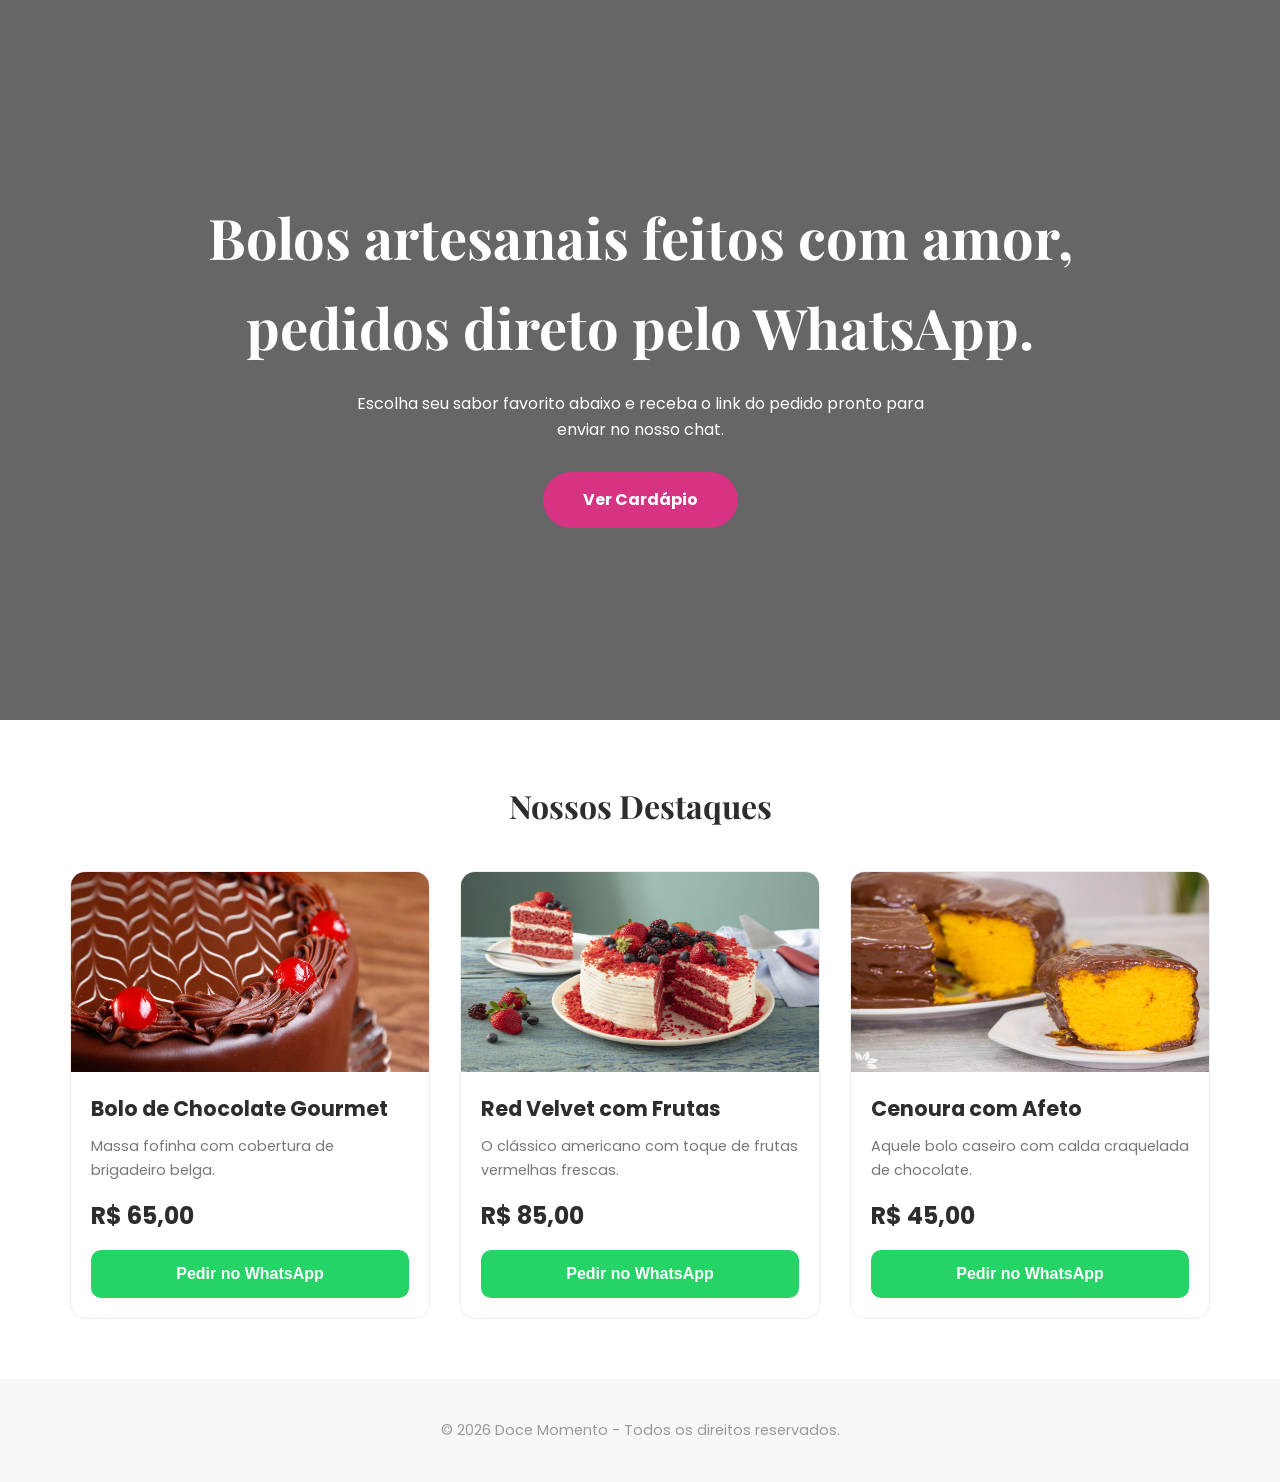
==== public/index.html @ f921843b "Corrigindo erros de caminho de pasta" ====
<!DOCTYPE html>
<html lang="pt-br">
<head>
    <meta charset="UTF-8">
    <meta name="viewport" content="width=device-width, initial-scale=1.0">
    <title>Doce Momento | Bolos Artesanais</title>
    <link rel="stylesheet" href="styles/style.css">
    <link href="https://fonts.googleapis.com/css2?family=Playfair+Display:wght@700&family=Poppins:wght@300;400;600&display=swap" rel="stylesheet">
</head>
<body>
    <section class="hero">
        <div class="container hero-content">
            <h1>Bolos artesanais feitos com amor, pedidos direto pelo WhatsApp.</h1>
            <p>Escolha seu sabor favorito abaixo e receba o link do pedido pronto para enviar no nosso chat.</p>
            <a href="#cardapio" class="cta-button">Ver Cardápio</a>
        </div>
    </section>

    <main class="container" id="cardapio">
        <h2 class="section-title">Nossos Destaques</h2>
        
        <div class="product-grid">
            
            <div class="card">
                <img src="assets/imgs/img.webp" alt="Bolo de Chocolate" class="img-placeholder">
                <div class="card-info">
                    <h3>Bolo de Chocolate Gourmet</h3>
                    <p>Massa fofinha com cobertura de brigadeiro belga.</p>
                    <span class="price">R$ 65,00</span>
                    <button class="buy-button" onclick="enviarPedido('Bolo de Chocolate Gourmet', '65,00')">Pedir no WhatsApp</button>
                </div>
            </div>

            <div class="card">
                <img src="assets/imgs/img.avif" alt="Red Velvet" class="img-placeholder">
                <div class="card-info">
                    <h3>Red Velvet com Frutas</h3>
                    <p>O clássico americano com toque de frutas vermelhas frescas.</p>
                    <span class="price">R$ 85,00</span>
                    <button class="buy-button" onclick="enviarPedido('Red Velvet', '85,00')">Pedir no WhatsApp</button>
                </div>
            </div>

            <div class="card">
                <img src="assets/imgs/img.jpg" alt="Cenoura com Afeto" class="img-placeholder">
                <div class="card-info">
                    <h3>Cenoura com Afeto</h3>
                    <p>Aquele bolo caseiro com calda craquelada de chocolate.</p>
                    <span class="price">R$ 45,00</span>
                    <button class="buy-button" onclick="enviarPedido('Bolo de Cenoura', '45,00')">Pedir no WhatsApp</button>
                </div>
            </div>

        </div> </main>

    <footer>
        <p>&copy; 2026 Doce Momento - Todos os direitos reservados.</p>
    </footer>

    <script src="scripts/script.js"></script>
</body>
</html>
---- public/styles/style.css ----
/* 1. RESET E CONFIGURAÇÕES GERAIS */
* {
    margin: 0;
    padding: 0;
    box-sizing: border-box;
    scroll-behavior: smooth;
}

:root {
    --primary: #d63384;      /* Rosa vibrante */
    --primary-hover: #b92a6e;
    --whatsapp: #25d366;     /* Verde oficial */
    --whatsapp-hover: #128c7e;
    --dark: #2d2d2d;
    --light-bg: #fff5f8;
    --white: #ffffff;
    --shadow: 0 4px 15px rgba(0,0,0,0.1);
}

body {
    font-family: 'Poppins', sans-serif;
    line-height: 1.6;
    color: var(--dark);
    background-color: #fff;
    overflow-x: hidden;
}

.container {
    width: 100%;
    max-width: 1140px;
    margin: 0 auto;
    padding: 0 20px;
}

/* 2. HEADER E LOGO */
header {
    background: var(--white);
    padding: 15px 0;
    position: sticky;
    top: 0;
    z-index: 1000;
    box-shadow: 0 2px 10px rgba(0,0,0,0.05);
}

nav {
    display: flex;
    justify-content: space-between;
    align-items: center;
}

.logo {
    font-family: 'Playfair Display', serif;
    font-size: 1.5rem;
    font-weight: bold;
    text-decoration: none;
    color: var(--dark);
}

.logo span { color: var(--primary); }

.btn-contato {
    background: var(--whatsapp);
    color: var(--white) !important;
    text-decoration: none;
    padding: 8px 18px;
    border-radius: 50px;
    font-size: 0.85rem;
    font-weight: 600;
    transition: 0.3s;
}

/* 3. HERO SECTION (BANNER PRINCIPAL) */
.hero {
    background: linear-gradient(rgba(0,0,0,0.6), rgba(0,0,0,0.6)), 
                url('https://images.unsplash.com/photo-1578985545062-69928b1d9587?q=80&w=1089&auto=format&fit=crop') center/cover;
    height: 80vh;
    display: flex;
    align-items: center;
    justify-content: center;
    text-align: center;
    color: var(--white);
}

.hero-content h1 {
    font-family: 'Playfair Display', serif;
    font-size: 2.2rem;
    margin-bottom: 20px;
    padding: 0 10px;
}

.hero-content p {
    font-size: 1rem;
    margin-bottom: 30px;
    max-width: 600px;
    margin-left: auto;
    margin-right: auto;
}

/* ESTILO DO BOTÃO DE CARDÁPIO */
.cta-button {
    display: inline-block;
    background-color: var(--primary);
    color: var(--white) !important;
    padding: 15px 40px;
    text-decoration: none;
    border-radius: 50px;
    font-weight: 700;
    font-size: 1rem;
    transition: all 0.3s ease;
    border: none;
    cursor: pointer;
}

.cta-button:hover {
    background-color: var(--primary-hover);
    transform: translateY(-3px);
    box-shadow: 0 5px 15px rgba(214, 51, 132, 0.4);
}

/* 4. GRID DE PRODUTOS */
#cardapio { padding: 60px 0; }

.section-title {
    text-align: center;
    margin-bottom: 40px;
    font-family: 'Playfair Display', serif;
    font-size: 2rem;
}

.product-grid {
    display: grid;
    grid-template-columns: 1fr; /* Padrão mobile: 1 coluna */
    gap: 30px;
}

.card {
    background: var(--white);
    border-radius: 15px;
    overflow: hidden;
    border: 1px solid #eee;
    transition: 0.3s;
    display: flex;
    flex-direction: column;
}

.card:hover { transform: translateY(-5px); box-shadow: var(--shadow); }

.img-placeholder {
    height: 200px;
    background: var(--light-bg);
    display: flex;
    align-items: center;
    justify-content: center;
    font-size: 4rem;
}

.card-info { padding: 20px; flex-grow: 1; display: flex; flex-direction: column; }
.card-info h3 { font-size: 1.3rem; margin-bottom: 10px; }
.card-info p { font-size: 0.9rem; color: #777; margin-bottom: 15px; flex-grow: 1; }

.price {
    font-size: 1.5rem;
    font-weight: bold;
    color: var(--dark);
    margin-bottom: 15px;
}

/* BOTÃO WHATSAPP NOS CARDS */
.buy-button {
    width: 100%;
    padding: 15px;
    background-color: var(--whatsapp);
    color: var(--white);
    border: none;
    border-radius: 10px;
    font-weight: 700;
    font-size: 1rem;
    cursor: pointer;
    transition: 0.3s;
}

.buy-button:hover { background-color: var(--whatsapp-hover); }

/* 5. FOOTER */
footer {
    background: #f8f8f8;
    padding: 40px 0;
    text-align: center;
    font-size: 0.9rem;
    color: #999;
}

/* 6. RESPONSIVIDADE (TABLET E PC) */
@media (min-width: 768px) {
    .hero-content h1 { font-size: 3.5rem; }
    
    .product-grid {
        grid-template-columns: repeat(2, 1fr); /* 2 colunas em tablets */
    }
}

@media (min-width: 1024px) {
    .product-grid {
        grid-template-columns: repeat(3, 1fr); /* 3 colunas em PCs */
    }
}
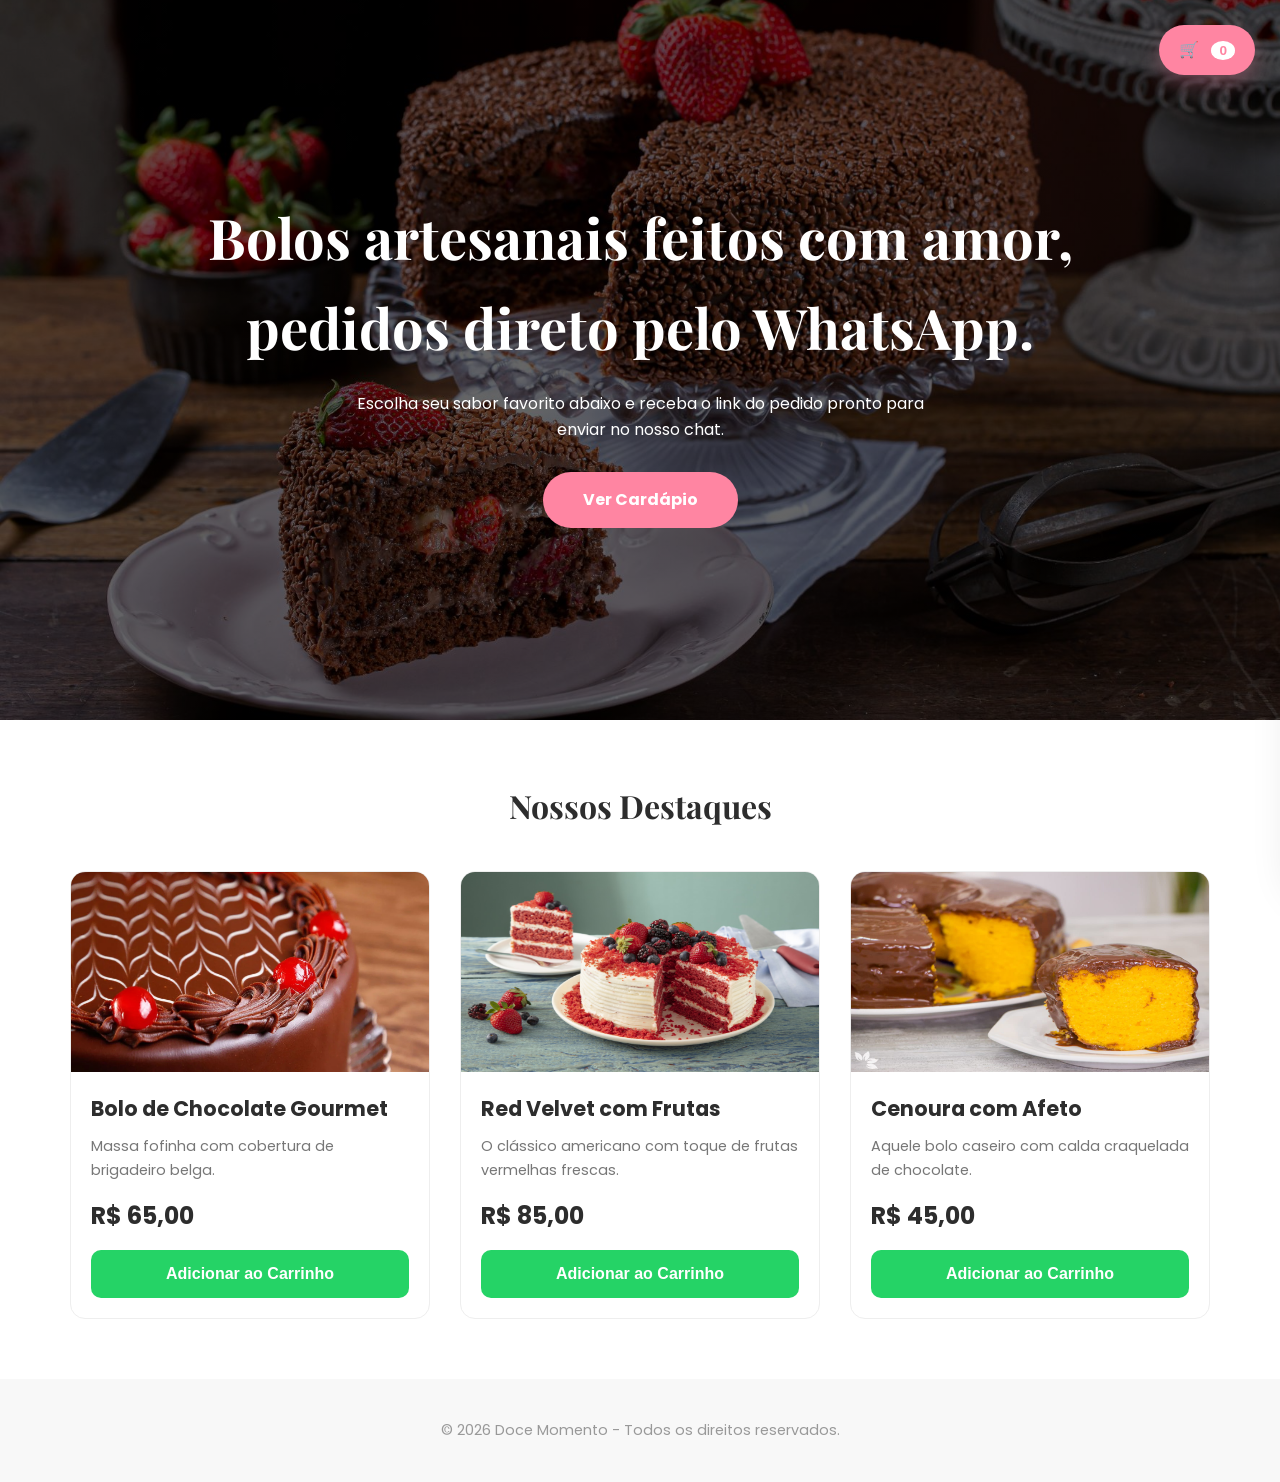
==== commit 77448d30: "melhorar experiência do usuário com modais e feedback visual centralizado" ====
--- a/public/index.html
+++ b/public/index.html
@@ -5,9 +5,25 @@
     <meta name="viewport" content="width=device-width, initial-scale=1.0">
     <title>Doce Momento | Bolos Artesanais</title>
     <link rel="stylesheet" href="styles/style.css">
+    <link rel="stylesheet" href="styles/responsive.css">
+    <link rel="stylesheet" href="styles/cart.css">
+    <link rel="stylesheet" href="styles/forms.css">
     <link href="https://fonts.googleapis.com/css2?family=Playfair+Display:wght@700&family=Poppins:wght@300;400;600&display=swap" rel="stylesheet">
 </head>
 <body>
+
+<div id="alert-overlay">
+  <div class="alert-box">
+    <p id="alert-text">Mensagem aqui</p>
+    <button onclick="fecharAlerta()">OK</button>
+  </div>
+</div>
+
+<div id="cart-icon" onclick="openCart()">
+  🛒 <span id="cart-count">0</span>
+</div>
+
+
     <section class="hero">
         <div class="container hero-content">
             <h1>Bolos artesanais feitos com amor, pedidos direto pelo WhatsApp.</h1>
@@ -27,7 +43,7 @@
                     <h3>Bolo de Chocolate Gourmet</h3>
                     <p>Massa fofinha com cobertura de brigadeiro belga.</p>
                     <span class="price">R$ 65,00</span>
-                    <button class="buy-button" onclick="enviarPedido('Bolo de Chocolate Gourmet', '65,00')">Pedir no WhatsApp</button>
+                    <button class="buy-button" onclick="addToCart('Bolo de Chocolate Gourmet', 65, 'assets/imgs/img.webp')">Adicionar ao Carrinho</button>
                 </div>
             </div>
 
@@ -37,7 +53,7 @@
                     <h3>Red Velvet com Frutas</h3>
                     <p>O clássico americano com toque de frutas vermelhas frescas.</p>
                     <span class="price">R$ 85,00</span>
-                    <button class="buy-button" onclick="enviarPedido('Red Velvet', '85,00')">Pedir no WhatsApp</button>
+                    <button class="buy-button" onclick="addToCart('Red Velvet', 85, 'assets/imgs/img.avif')">Adicionar ao Carrinho</button>
                 </div>
             </div>
 
@@ -47,7 +63,7 @@
                     <h3>Cenoura com Afeto</h3>
                     <p>Aquele bolo caseiro com calda craquelada de chocolate.</p>
                     <span class="price">R$ 45,00</span>
-                    <button class="buy-button" onclick="enviarPedido('Bolo de Cenoura', '45,00')">Pedir no WhatsApp</button>
+                    <button class="buy-button" onclick="addToCart('Bolo de Cenoura', 45, 'assets/imgs/img.jpg')">Adicionar ao Carrinho</button>
                 </div>
             </div>
 
@@ -57,6 +73,76 @@
         <p>&copy; 2026 Doce Momento - Todos os direitos reservados.</p>
     </footer>
 
-    <script src="scripts/script.js"></script>
+
+
+<div id="cart-panel">
+
+<div id="form-overlay">
+  <div id="form-endereco">
+    <h2>Endereço de entrega</h2>
+
+    <div class="form-grid">
+      <input type="number" id="cep" placeholder="CEP">
+      <select id="uf">
+  <option value="">UF</option>
+  <option>AC</option>
+  <option>AL</option>
+  <option>AP</option>
+  <option>AM</option>
+  <option>BA</option>
+  <option>CE</option>
+  <option>DF</option>
+  <option>ES</option>
+  <option>GO</option>
+  <option>MA</option>
+  <option>MT</option>
+  <option>MS</option>
+  <option>MG</option>
+  <option>PA</option>
+  <option>PB</option>
+  <option>PR</option>
+  <option>PE</option>
+  <option>PI</option>
+  <option>RJ</option>
+  <option>RN</option>
+  <option>RS</option>
+  <option>RO</option>
+  <option>RR</option>
+  <option>SC</option>
+  <option>SP</option>
+  <option>SE</option>
+  <option>TO</option>
+</select>
+      
+      <input type="text" id="endereco" placeholder="Endereço" class="full">
+      
+      <input type="text" id="bairro" placeholder="Bairro">
+      <input type="text" id="cidade" placeholder="Cidade">
+      
+      <input type="number" id="numero" placeholder="Número">
+      <input type="text" id="complemento" placeholder="Complemento" class="full">
+    </div>
+
+    <div class="form-actions">
+      <button onclick="fecharFormulario()">Cancelar</button>
+      <button onclick="EnviarPedidoCarrinho()">Confirmar Pedido</button>
+    </div>
+  </div>
+</div>
+
+  <h2>Seu Carrinho</h2>
+
+  <div id="cart-items"></div>
+
+  <button class="fechar" onclick="closeCart()">Fechar</button>
+  <button class="finalizar" onclick="mostrarFormulario()">Finalizar Pedido</button>
+<button class="finalizar" id="btn-enviar" onclick="EnviarPedidoCarrinho()" style="display:none;">
+  Confirmar Pedido
+</button>
+</div>
+
+
+
+    <script src="scripts/cart.js"></script>
 </body>
 </html>
--- a/public/styles/style.css
+++ b/public/styles/style.css
@@ -71,8 +71,8 @@
 
 /* 3. HERO SECTION (BANNER PRINCIPAL) */
 .hero {
-    background: linear-gradient(rgba(0,0,0,0.6), rgba(0,0,0,0.6)), 
-                url('https://images.unsplash.com/photo-1578985545062-69928b1d9587?q=80&w=1089&auto=format&fit=crop') center/cover;
+    background: linear-gradient(rgba(0,0,0,0.6), rgba(0,0,0,0.6)),
+            url('../assets/imgs/img.png') center/cover no-repeat;
     height: 80vh;
     display: flex;
     align-items: center;
@@ -190,17 +190,4 @@
     color: #999;
 }
 
-/* 6. RESPONSIVIDADE (TABLET E PC) */
-@media (min-width: 768px) {
-    .hero-content h1 { font-size: 3.5rem; }
-    
-    .product-grid {
-        grid-template-columns: repeat(2, 1fr); /* 2 colunas em tablets */
-    }
-}
 
-@media (min-width: 1024px) {
-    .product-grid {
-        grid-template-columns: repeat(3, 1fr); /* 3 colunas em PCs */
-    }
-}
--- a/public/styles/responsive.css
+++ b/public/styles/responsive.css
@@ -0,0 +1,105 @@
+/* 6. RESPONSIVIDADE (TABLET E PC) */
+@media (min-width: 768px) {
+    .hero-content h1 { font-size: 3.5rem; }
+    
+    .product-grid {
+        grid-template-columns: repeat(2, 1fr); /* 2 colunas em tablets */
+    }
+}
+
+@media (min-width: 1024px) {
+    .product-grid {
+        grid-template-columns: repeat(3, 1fr); /* 3 colunas em PCs */
+    }
+}
+
+/* --- ESTILO DOS ITENS (Com a foto) --- */
+.cart-item-lin {
+    display: flex;
+    align-items: center;
+    padding: 12px 0;
+    border-bottom: 1px solid #f9f0f2;
+}
+
+.cart-img-thumb {
+    width: 50px; /* Reduzi um pouco para não dominar a linha */
+    height: 50px;
+    object-fit: cover;
+    border-radius: 10px;
+    margin-right: 12px;
+    box-shadow: 0 2px 5px rgba(0,0,0,0.05);
+}
+
+.cart-item-info {
+    flex-grow: 1;
+}
+
+.cart-item-info b {
+    font-size: 0.95rem;
+    color: var(--secondary-color);
+    display: block;
+}
+
+.cart-item-info span {
+    font-size: 0.85rem;
+    color: #999;
+}
+
+/* --- BOTÃO DE REMOVER (Ícone sutil) --- */
+.btn-remove {
+    background: transparent;
+    color: #ccc;
+    border: none;
+    font-size: 1.2rem;
+    padding: 5px;
+    cursor: pointer;
+    transition: color 0.2s;
+}
+
+.btn-remove:hover { color: #ff4d4d; }
+
+/* --- RESPONSIVIDADE PROFISSIONAL (Mobile) --- */
+@media (max-width: 600px) {
+    #cart-panel {
+        width: 100%;
+        right: -100%;
+        border-radius: 20px 20px 0 0; /* Arredondado só no topo */
+        height: 85vh; /* Não ocupa a tela toda, deixa um respiro no topo */
+        top: auto;
+        bottom: -85vh; /* Começa escondido embaixo */
+        transition: bottom 0.5s cubic-bezier(0.165, 0.84, 0.44, 1);
+    }
+
+    #cart-panel.active {
+        bottom: 0;
+        right: 0; /* trava o right */
+    }
+
+    /* Título do carrinho mais delicado no mobile */
+    #cart-panel h2 {
+        text-align: center;
+        font-size: 1.3rem;
+        padding: 20px 0 10px;
+    }
+
+    /* Ícone flutuante: Transformado em um botão fixo moderno */
+    #cart-icon {
+        top: auto;
+        bottom: 30px;
+        right: 30px;
+        width: 60px;
+        height: 60px;
+        display: flex;
+        align-items: center;
+        justify-content: center;
+        border-radius: 50%; /* Redondo total */
+        padding: 0;
+    }
+
+    #cart-count {
+        position: absolute;
+        top: -5px;
+        right: -5px;
+        margin: 0;
+    }
+}
--- a/public/styles/cart.css
+++ b/public/styles/cart.css
@@ -0,0 +1,243 @@
+/* 1. VARIÁVEIS E BASE */
+:root {
+    --primary: #ff85a2;    /* Rosa Doce */
+    --secondary: #5d4037;  /* Marrom Chocolate */
+    --whatsapp: #25d366;   /* Verde Sucesso */
+    --bg-light: #fff9fb;
+    --text-muted: #888;
+    --shadow-soft: 0 8px 30px rgba(0,0,0,0.08);
+}
+
+/* 2. ÍCONE DO CARRINHO (FLUTUANTE) */
+#cart-icon {
+    position: fixed;
+    top: 25px;
+    right: 25px;
+    background: var(--primary);
+    color: white;
+    padding: 12px 20px;
+    border-radius: 30px;
+    cursor: pointer;
+    box-shadow: 0 10px 20px rgba(255, 133, 162, 0.3);
+    z-index: 999;
+    transition: all 0.3s ease;
+    font-weight: 600;
+}
+
+#cart-icon:hover { transform: scale(1.05); }
+
+#cart-count {
+    background: white;
+    color: var(--primary);
+    border-radius: 50%;
+    padding: 2px 8px;
+    margin-left: 8px;
+    font-size: 0.85rem;
+}
+
+/* 3. PAINEL LATERAL */
+#cart-panel {
+    position: fixed;
+    top: 0;
+    right: -400px; /* Escondido */
+    width: 380px;
+    max-width: 90%;
+    height: 100vh;
+    background: white;
+    box-shadow: -10px 0 40px rgba(0,0,0,0.1);
+    z-index: 1000;
+    transition: right 0.5s cubic-bezier(0.165, 0.84, 0.44, 1);
+    display: flex;
+    flex-direction: column;
+    border-radius: 30px 0 0 30px;
+}
+
+#cart-panel.active { right: 0; }
+
+#cart-panel h2 {
+    padding: 30px 25px 15px;
+    font-family: 'Playfair Display', serif;
+    color: var(--secondary);
+    font-size: 1.8rem;
+    margin: 0;
+}
+
+/* 4. LISTA DE ITENS (ÁREA CENTRAL) */
+#cart-items {
+    flex-grow: 1;
+    overflow-y: auto;
+    padding: 0 25px;
+    display: flex;
+    flex-direction: column;
+}
+
+/* Estilo da mensagem de vazio - O segredo do 'sumiço' era o flex center */
+.empty-cart-msg {
+    margin: auto; /* Centraliza no meio do espaço disponível */
+    text-align: center;
+    color: #ccc;
+    font-style: italic;
+    font-size: 1.1rem;
+}
+
+.cart-item-lin {
+    display: flex;
+    justify-content: space-between;
+    align-items: center;
+    padding: 20px 0;
+    border-bottom: 1px solid #f8f1f3;
+}
+
+.cart-item-info b {
+    display: block;
+    color: var(--secondary);
+    font-size: 1.05rem;
+    margin-bottom: 4px;
+}
+
+.cart-item-info span {
+    color: var(--text-muted);
+    font-size: 0.9rem;
+}
+
+/* 5. BOTÃO REMOVER (TIPO BADGE) */
+.btn-remove {
+    background: #fff0f3;
+    color: #ff4d6d;
+    border: none;
+    padding: 6px 12px;
+    border-radius: 20px;
+    font-size: 0.75rem;
+    font-weight: 700;
+    cursor: pointer;
+    transition: all 0.2s;
+}
+
+.btn-remove:hover {
+    background: #ff4d6d;
+    color: white;
+}
+
+/* 6. RODAPÉ (ÁREA DOS BOTÕES) */
+.cart-footer {
+    background: #fff;
+    padding: 25px;
+    border-top: 2px solid var(--bg-light);
+    display: flex;
+    flex-direction: column;
+    gap: 15px;
+    margin-top: auto;
+}
+
+.total-price {
+    display: flex;
+    justify-content: space-between;
+    align-items: center;
+    margin-bottom: 10px;
+    font-size: 1.4rem;
+    font-weight: 700;
+    color: var(--secondary);
+}
+
+.total-price strong {
+    color: var(--whatsapp);
+}
+
+/* 7. BOTÕES PRINCIPAIS */
+.finalizar {
+    width: 100%;
+    background: linear-gradient(135deg, #25d366 0%, #128c7e 100%);
+    color: white;
+    border: none;
+    padding: 18px;
+    border-radius: 15px;
+    font-size: 1.1rem;
+    font-weight: 700;
+    cursor: pointer;
+    box-shadow: 0 8px 20px rgba(37, 211, 102, 0.2);
+    transition: all 0.3s ease;
+}
+
+.finalizar:hover {
+    transform: translateY(-3px);
+    box-shadow: 0 12px 25px rgba(37, 211, 102, 0.3);
+}
+
+.fechar {
+    width: 100%;
+    background: transparent;
+    color: #aaa;
+    border: 2px solid #eee;
+    padding: 14px;
+    border-radius: 15px;
+    font-size: 0.95rem;
+    font-weight: 600;
+    cursor: pointer;
+    transition: all 0.2s;
+}
+
+.fechar:hover {
+    border-color: var(--primary);
+    color: var(--primary);
+    background: var(--bg-light);
+}
+
+/* Scrollbar Bonitinho */
+#cart-items::-webkit-scrollbar { width: 5px; }
+#cart-items::-webkit-scrollbar-thumb { background: #eee; border-radius: 10px; }
+
+/* Container dos botões + e - */
+.quantity-control {
+    display: flex;
+    align-items: center;
+    gap: 10px;
+    margin-top: 8px;
+}
+
+.quantity-control button {
+    width: 28px;
+    height: 28px;
+    border-radius: 50%;
+    border: 1px solid #ddd;
+    background: white;
+    color: var(--secondary-color);
+    font-weight: bold;
+    cursor: pointer;
+    display: flex;
+    align-items: center;
+    justify-content: center;
+    transition: all 0.2s;
+}
+
+.quantity-control button:hover {
+    background: var(--primary-color);
+    color: white;
+    border-color: var(--primary-color);
+}
+
+.quantity-control span {
+    font-weight: 600;
+    min-width: 20px;
+    text-align: center;
+    font-size: 0.9rem;
+}
+
+/* Lado direito do item (Preço e X) */
+.item-right {
+    display: flex;
+    flex-direction: column;
+    align-items: flex-end;
+    gap: 10px;
+}
+
+.subtotal-item {
+    font-weight: 700;
+    color: var(--secondary-color);
+    font-size: 0.95rem;
+}
+
+.btn-remove {
+    font-size: 1.4rem;
+    color: #ccc;
+    line-height: 1;
+}
--- a/public/styles/forms.css
+++ b/public/styles/forms.css
@@ -0,0 +1,157 @@
+#form-overlay {
+  position: fixed;
+  inset: 0;
+  background: rgba(0,0,0,0.55);
+  backdrop-filter: blur(6px);
+
+  display: none;
+  align-items: center;
+  justify-content: center;
+  z-index: 999;
+}
+
+#form-endereco {
+  background: #ffffff;
+  padding: 30px;
+  border-radius: 16px;
+  width: 90%;
+  max-width: 420px;
+
+  box-shadow: 0 20px 60px rgba(0,0,0,0.25);
+  animation: fadeInUp 0.25s ease;
+}
+
+@keyframes fadeInUp {
+  from {
+    opacity: 0;
+    transform: translateY(20px);
+  }
+  to {
+    opacity: 1;
+    transform: translateY(0);
+  }
+}
+
+#form-endereco h2 {
+  text-align: center;
+  margin-bottom: 20px;
+  font-weight: 600;
+  color: #333;
+}
+
+/* GRID */
+.form-grid {
+  display: grid;
+  grid-template-columns: 1fr 1fr;
+  gap: 14px;
+}
+
+/* INPUTS */
+.form-grid input {
+  width: 100%;
+  padding: 12px 14px;
+  border-radius: 10px;
+  border: 1px solid #ddd;
+  font-size: 14px;
+  outline: none;
+  transition: all 0.2s ease;
+}
+
+/* Efeito foco (isso aqui muda tudo visualmente) */
+.form-grid input:focus {
+  border-color: #ff4d6d;
+  box-shadow: 0 0 0 3px rgba(255, 77, 109, 0.15);
+}
+
+/* Placeholder mais suave */
+.form-grid input::placeholder {
+  color: #999;
+}
+
+/* Campos largos */
+.form-grid .full {
+  grid-column: span 2;
+}
+
+/* BOTÕES */
+.form-actions {
+  margin-top: 20px;
+  display: flex;
+  gap: 10px;
+}
+
+.form-actions button {
+  flex: 1;
+  padding: 12px;
+  border-radius: 10px;
+  border: none;
+  font-weight: 500;
+  cursor: pointer;
+  transition: all 0.2s ease;
+}
+
+/* Cancelar */
+.form-actions button:first-child {
+  background: #f1f1f1;
+}
+
+.form-actions button:first-child:hover {
+  background: #e4e4e4;
+}
+
+/* Confirmar */
+.form-actions button:last-child {
+  background: linear-gradient(135deg, #ff4d6d, #ff758f);
+  color: white;
+}
+
+.form-actions button:last-child:hover {
+  transform: translateY(-1px);
+  box-shadow: 0 6px 15px rgba(255, 77, 109, 0.3);
+}
+
+
+
+#alert-overlay {
+  position: fixed;
+  inset: 0;
+  background: rgba(0,0,0,0.6);
+
+  display: none;
+  align-items: center;
+  justify-content: center;
+
+  z-index: 2000; /* 🔥 maior que o formulário */
+}
+
+.alert-box {
+  background: white;
+  padding: 20px;
+  border-radius: 12px;
+  width: 90%;
+  max-width: 300px;
+  text-align: center;
+
+  box-shadow: 0 10px 30px rgba(0,0,0,0.2);
+}
+
+.alert-box button {
+  margin-top: 15px;
+  padding: 10px;
+  border: none;
+  border-radius: 8px;
+  background: #ff4d6d;
+  color: white;
+  cursor: pointer;
+}
+
+
+select {
+  width: 100%;
+  padding: 12px;
+  border-radius: 8px;
+  border: 1px solid #ccc;
+  font-size: 14px;
+  background: white;
+  cursor: pointer;
+}
